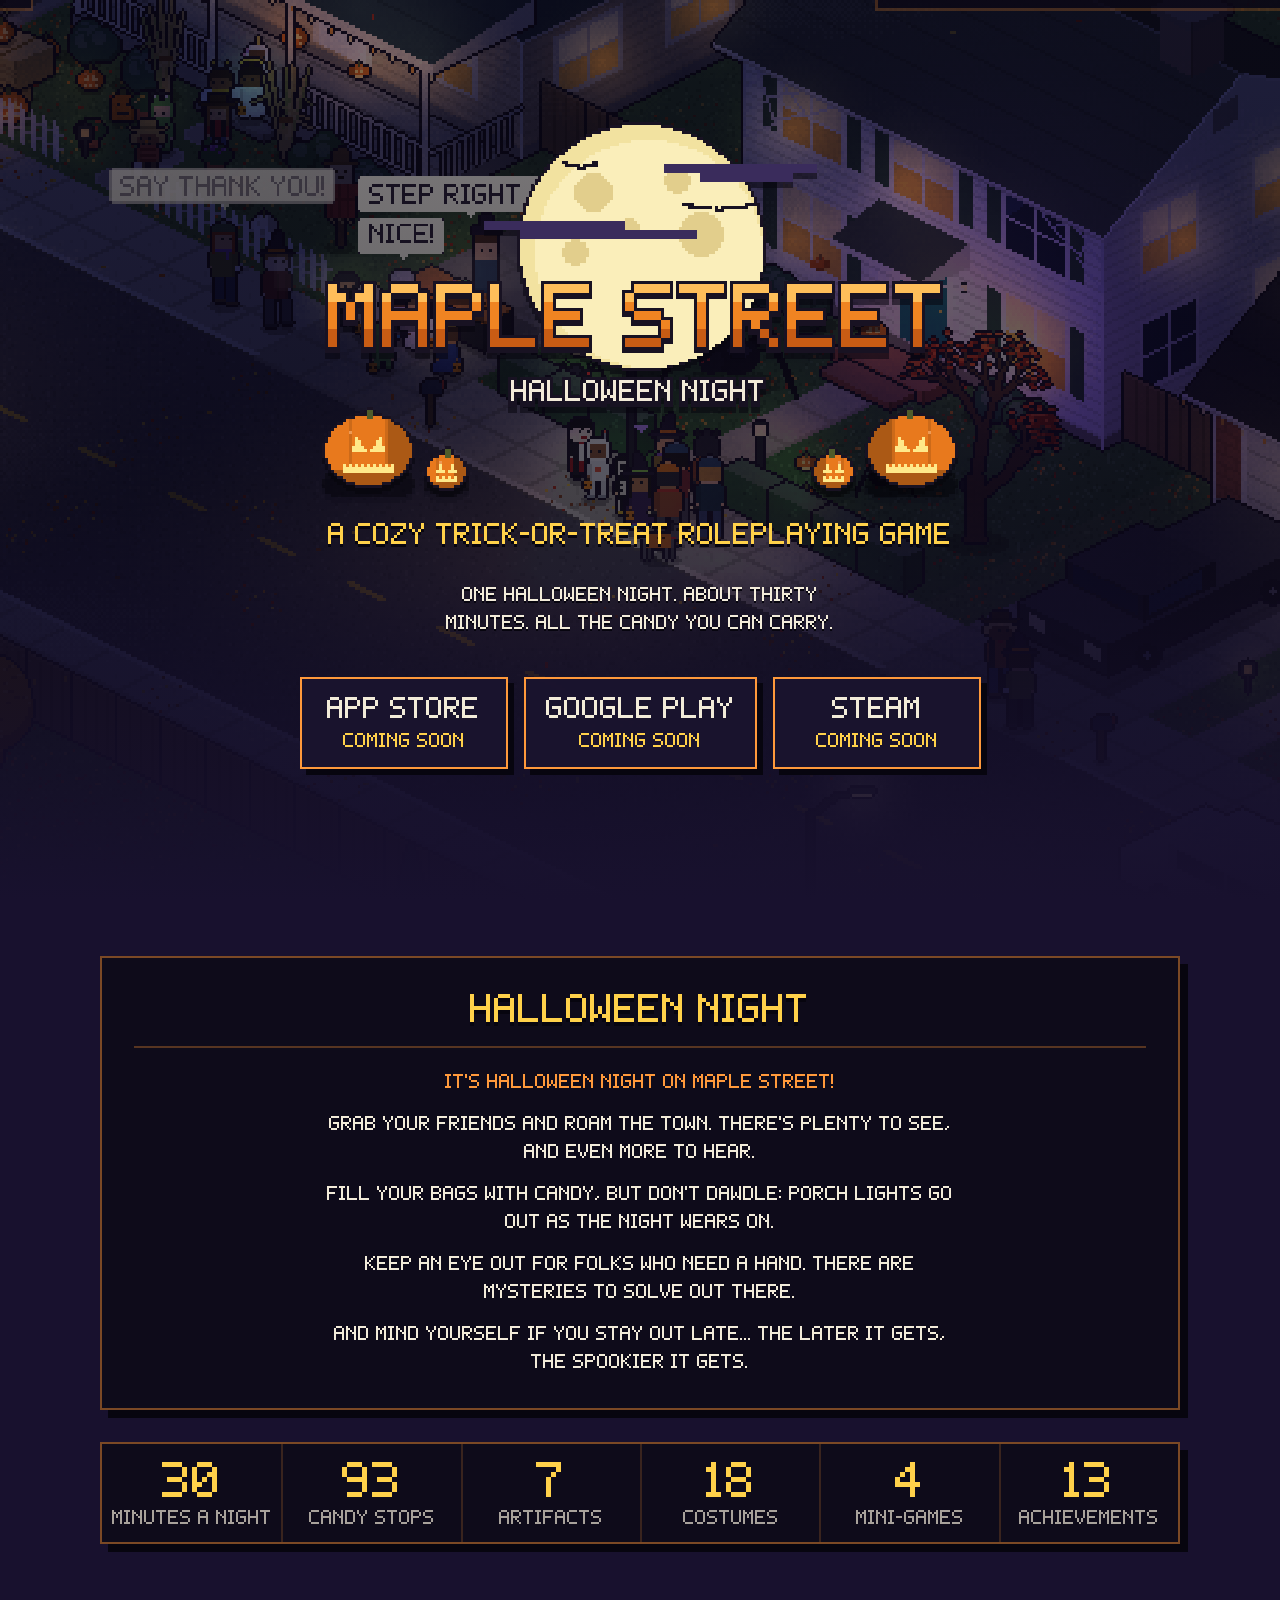
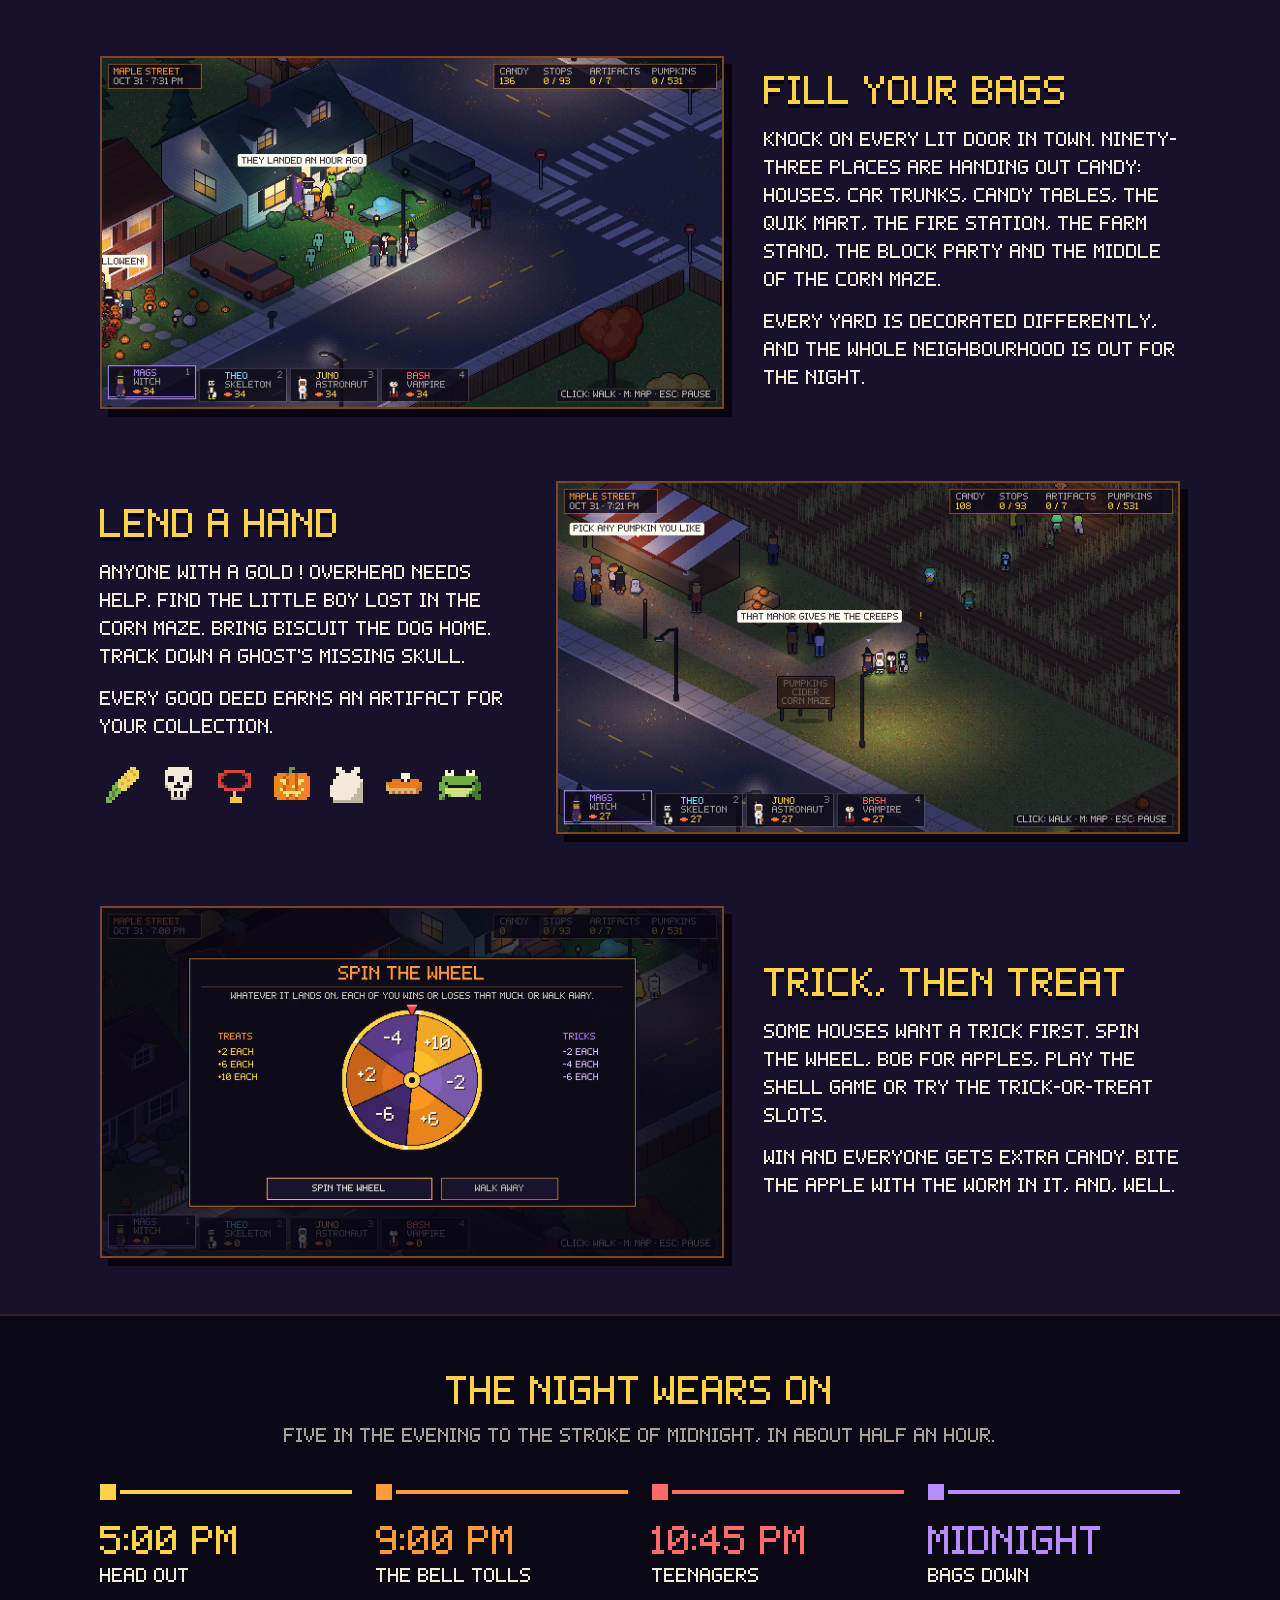
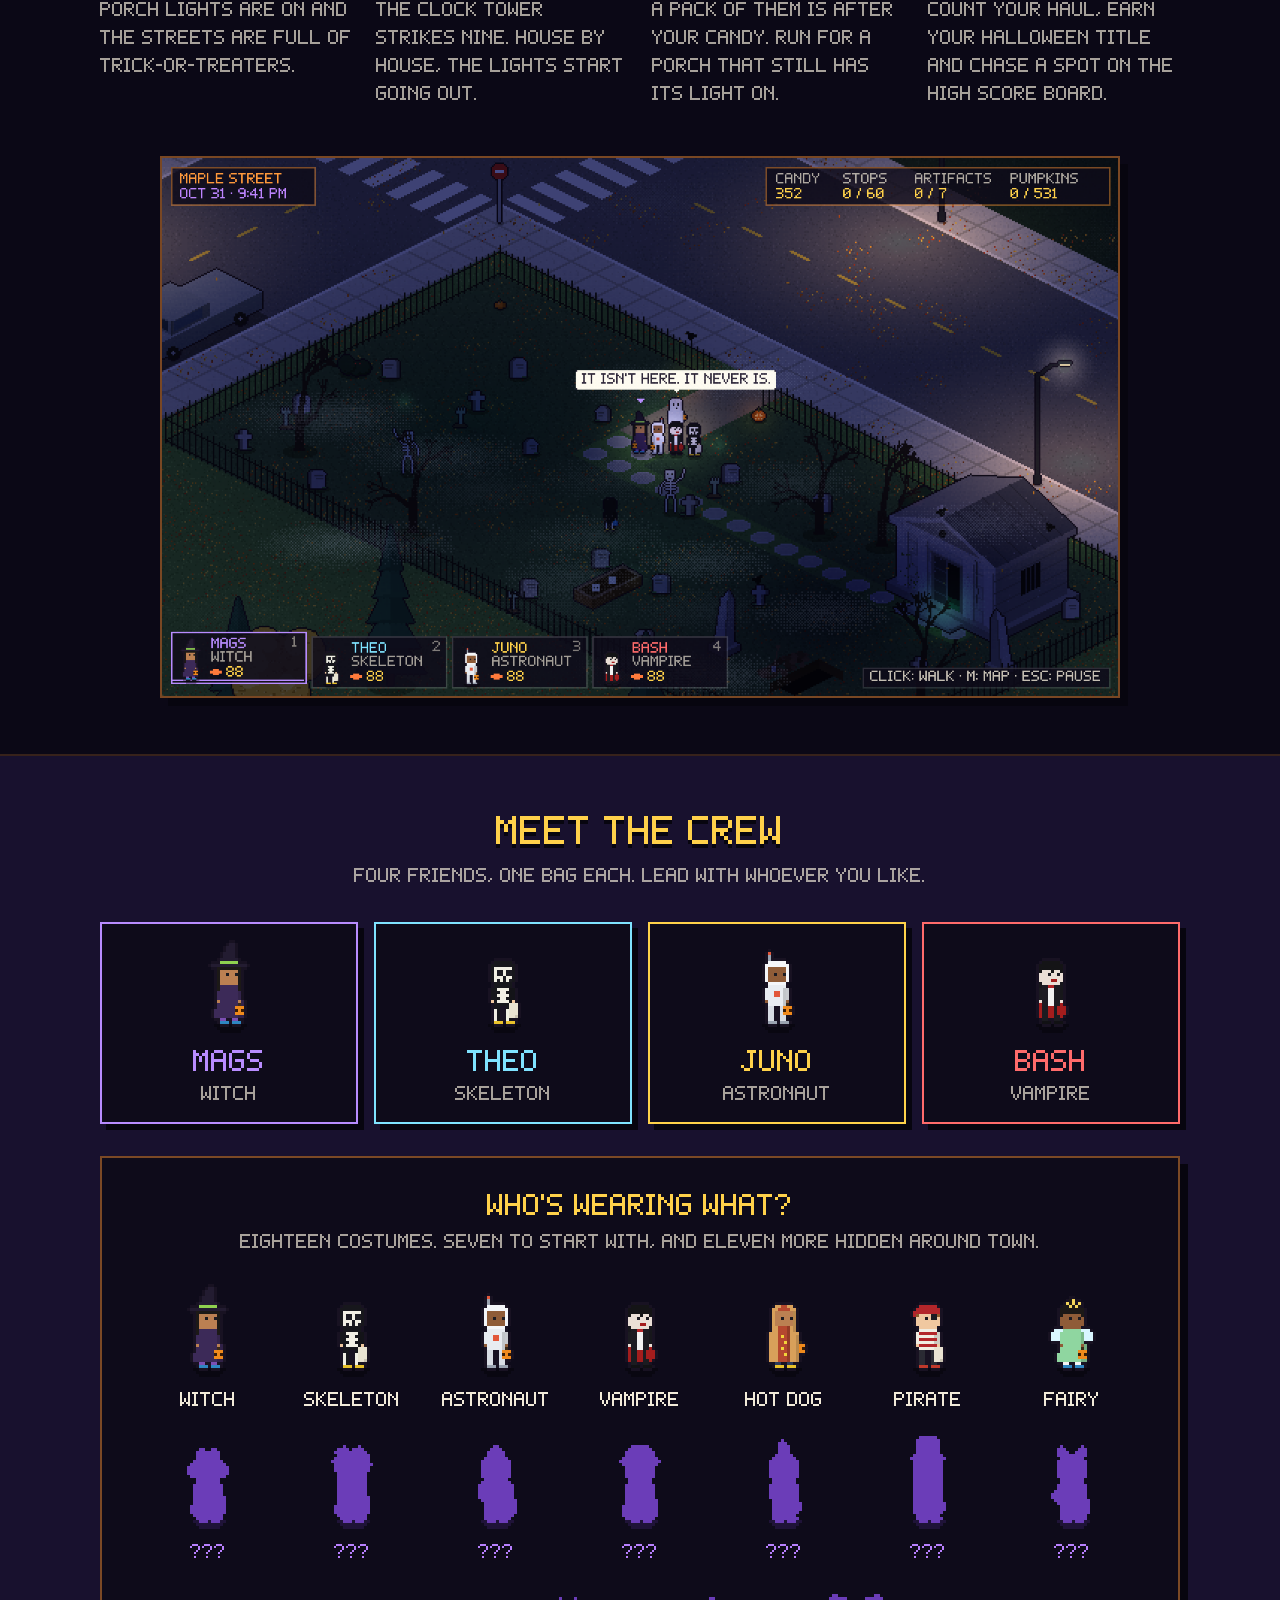
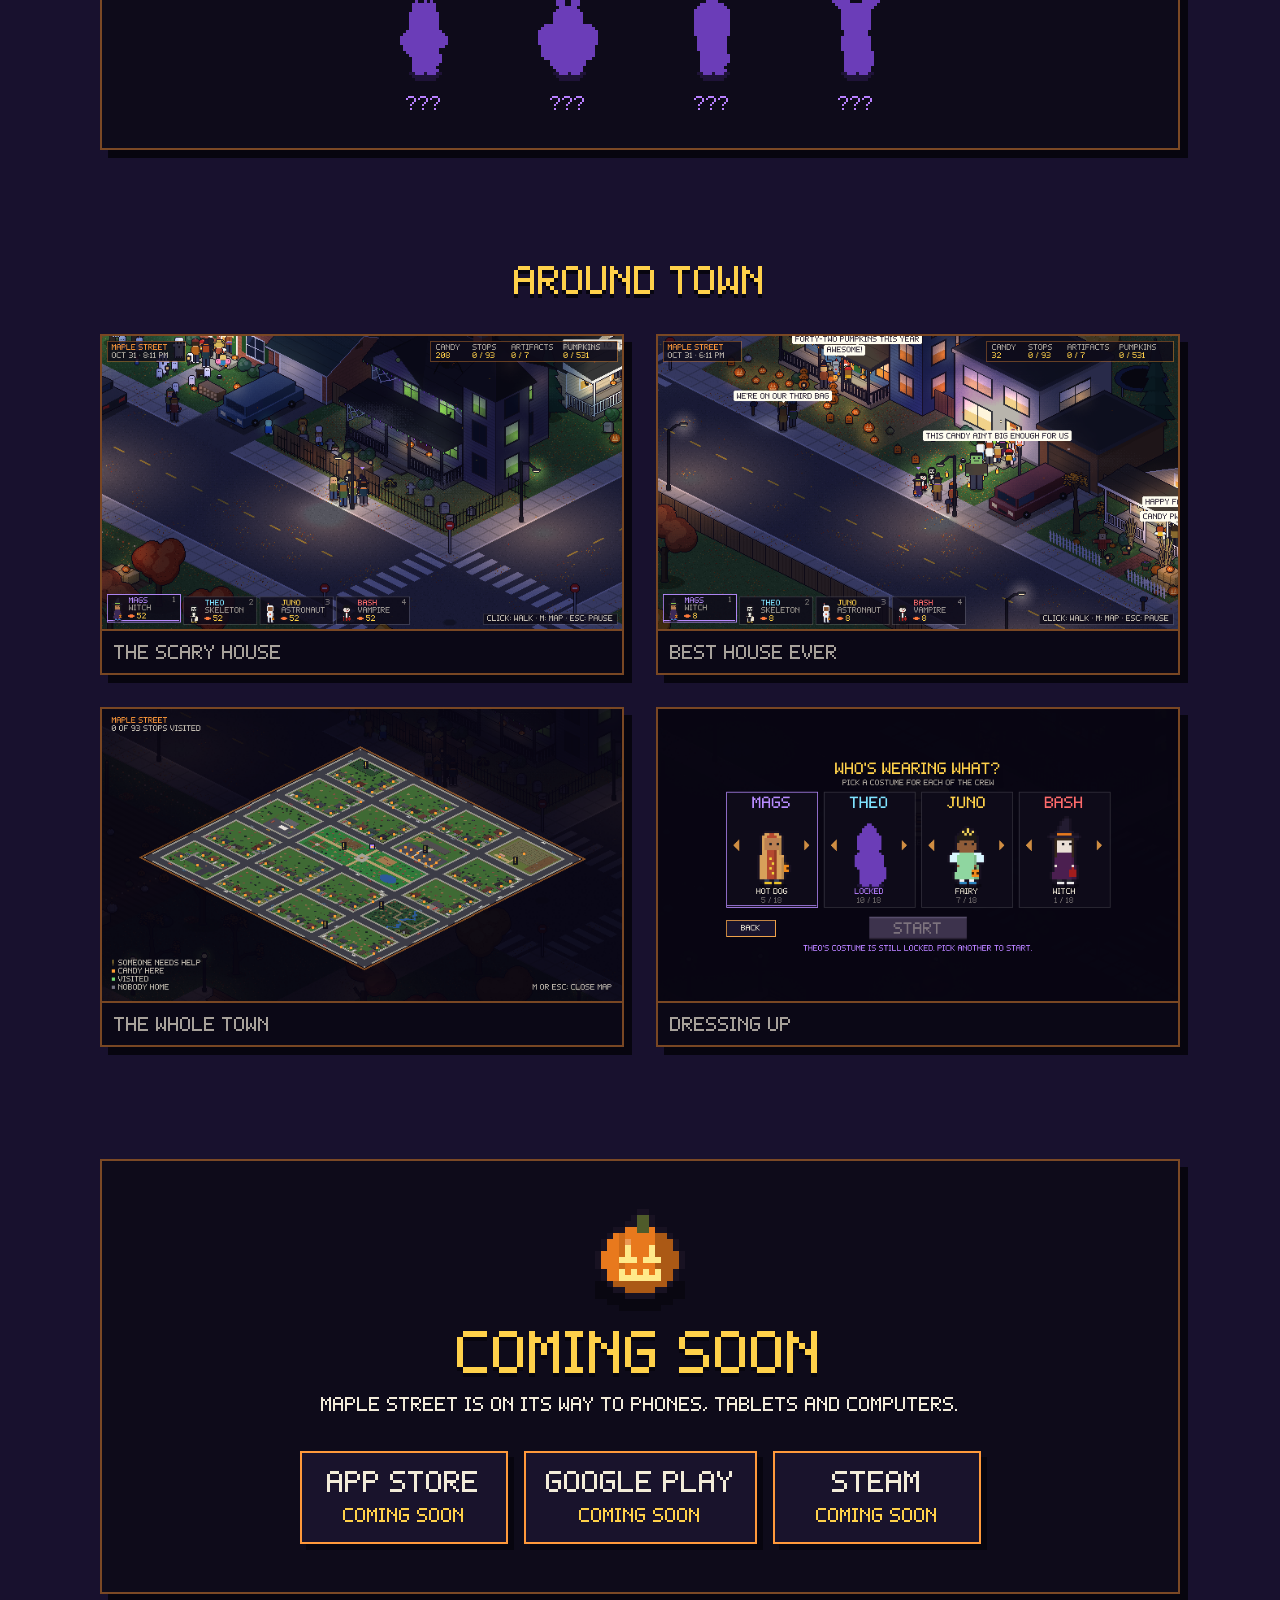
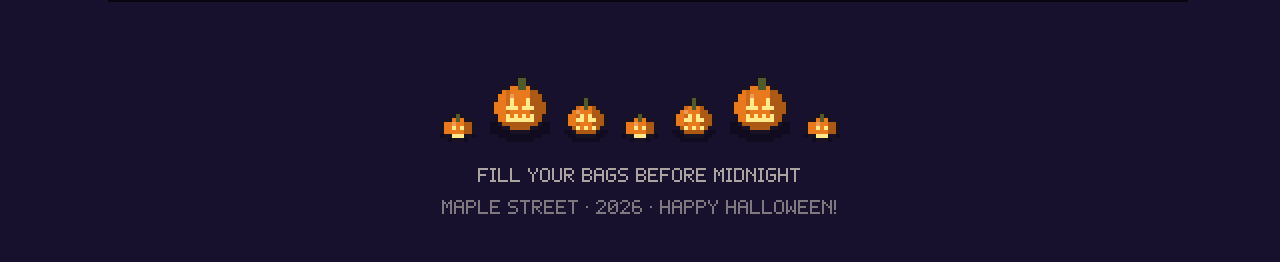
==== index.html @ 46bbf0a4 "Add the Maple Street promo site A single static page in the game's pixel style: the title logo over " ====
<!doctype html>
<html lang="en">
<head>
<meta charset="utf-8">
<meta name="viewport" content="width=device-width, initial-scale=1">
<title>Maple Street: a cozy trick-or-treat RPG</title>
<meta name="description" content="It's Halloween night on Maple Street. Lead four trick-or-treaters round a pixel-art town, fill your bags with candy and solve a few mysteries before midnight. Coming soon to the App Store, Google Play and Steam.">
<meta name="theme-color" content="#18112e">
<meta property="og:type" content="website">
<meta property="og:title" content="Maple Street: a cozy trick-or-treat RPG">
<meta property="og:description" content="One Halloween night, about thirty minutes, and all the candy you can carry. Coming soon to the App Store, Google Play and Steam.">
<!-- Link previews need an absolute URL here: put the site's address in front once it has one. -->
<meta property="og:image" content="img/og.png">
<meta name="twitter:card" content="summary_large_image">
<link rel="icon" type="image/png" href="img/favicon.png">
<link rel="apple-touch-icon" href="img/touch-icon.png">
<link rel="preload" href="fonts/maple.woff2" as="font" type="font/woff2" crossorigin>
<link rel="stylesheet" href="style.css">
</head>
<body>

<header class="hero">
  <div class="leaves" aria-hidden="true"><i></i><i></i><i></i><i></i><i></i><i></i><i></i><i></i><i></i><i></i><i></i><i></i></div>
  <div class="hero-inner">
    <h1><img class="logo" src="img/logo.png" width="256" height="132" alt="Maple Street: Halloween Night"></h1>
    <p class="tagline">A cozy trick-or-treat roleplaying game</p>
    <p class="subline">One Halloween night. About thirty minutes. All the candy you can carry.</p>

    <!-- The store buttons. When a store page is live, give its button an href and
         swap class "soon" for "live"; the "Coming soon" label can then say "Get it now". -->
    <ul class="stores" aria-label="Where to get the game">
      <li><a class="store soon" aria-disabled="true"><span class="store-name">App Store</span><span class="store-note">Coming soon</span></a></li>
      <li><a class="store soon" aria-disabled="true"><span class="store-name">Google Play</span><span class="store-note">Coming soon</span></a></li>
      <li><a class="store soon" aria-disabled="true"><span class="store-name">Steam</span><span class="store-note">Coming soon</span></a></li>
    </ul>
  </div>
</header>

<main>

<section class="wrap night" aria-labelledby="night-h">
  <div class="panel blurb">
    <h2 id="night-h">Halloween night</h2>
    <p class="lead">It's Halloween night on Maple Street!</p>
    <p>Grab your friends and roam the town. There's plenty to see, and even more to hear.</p>
    <p>Fill your bags with candy, but don't dawdle: porch lights go out as the night wears on.</p>
    <p>Keep an eye out for folks who need a hand. There are mysteries to solve out there.</p>
    <p>And mind yourself if you stay out late… the later it gets, the spookier it gets.</p>
  </div>
  <dl class="stats">
    <div><dt>Minutes a night</dt><dd>30</dd></div>
    <div><dt>Candy stops</dt><dd>93</dd></div>
    <div><dt>Artifacts</dt><dd>7</dd></div>
    <div><dt>Costumes</dt><dd>18</dd></div>
    <div><dt>Mini-games</dt><dd>4</dd></div>
    <div><dt>Achievements</dt><dd>13</dd></div>
  </dl>
</section>

<section class="wrap features" aria-label="What you'll do">
  <article class="feature">
    <figure class="shot"><img src="img/shots/ufo.png" width="1280" height="720" loading="lazy" alt="Four costumed kids at the door of a house with a crashed flying saucer and little green aliens on the lawn, with speech bubbles from the neighbours all around."></figure>
    <div>
      <h2>Fill your bags</h2>
      <p>Knock on every lit door in town. Ninety-three places are handing out candy: houses, car trunks, candy tables, the Quik Mart, the fire station, the farm stand, the block party and the middle of the corn maze.</p>
      <p>Every yard is decorated differently, and the whole neighbourhood is out for the night.</p>
    </div>
  </article>

  <article class="feature flip">
    <figure class="shot"><img src="img/shots/maze.png" width="1280" height="720" loading="lazy" alt="The crew outside the corn maze, by the farm stand and its sign for pumpkins, cider and the maze."></figure>
    <div>
      <h2>Lend a hand</h2>
      <p>Anyone with a gold ! overhead needs help. Find the little boy lost in the corn maze. Bring Biscuit the dog home. Track down a ghost's missing skull.</p>
      <p>Every good deed earns an artifact for your collection.</p>
      <ul class="artifacts" aria-label="The seven artifacts">
        <li style="--i:0" title="Corn cob"></li><li style="--i:1" title="Skull"></li><li style="--i:2" title="Dog collar"></li><li style="--i:3" title="Jack-o'-lantern"></li><li style="--i:4" title="Pillowcase"></li><li style="--i:5" title="Pumpkin pie"></li><li style="--i:6" title="Bullfrog"></li>
      </ul>
    </div>
  </article>

  <article class="feature">
    <figure class="shot"><img src="img/shots/wheel.png" width="1280" height="720" loading="lazy" alt="The Spin the Wheel mini-game: a wheel of treats and tricks worth plus or minus candy."></figure>
    <div>
      <h2>Trick, then treat</h2>
      <p>Some houses want a trick first. Spin the wheel, bob for apples, play the shell game or try the trick-or-treat slots.</p>
      <p>Win and everyone gets extra candy. Bite the apple with the worm in it, and, well.</p>
    </div>
  </article>
</section>

<section class="late" aria-labelledby="late-h">
  <div class="wrap">
    <h2 id="late-h">The night wears on</h2>
    <p class="section-sub">Five in the evening to the stroke of midnight, in about half an hour.</p>
    <ol class="clock">
      <li class="t1"><time>5:00 PM</time><h3>Head out</h3><p>Porch lights are on and the streets are full of trick-or-treaters.</p></li>
      <li class="t2"><time>9:00 PM</time><h3>The bell tolls</h3><p>The clock tower strikes nine. House by house, the lights start going out.</p></li>
      <li class="t3"><time>10:45 PM</time><h3>Teenagers</h3><p>A pack of them is after your candy. Run for a porch that still has its light on.</p></li>
      <li class="t4"><time>Midnight</time><h3>Bags down</h3><p>Count your haul, earn your Halloween title and chase a spot on the high score board.</p></li>
    </ol>
    <figure class="shot wide"><img src="img/shots/cemetery.png" width="1280" height="720" loading="lazy" alt="The crew in the cemetery late at night, where a small ghost says: it isn't here, it never is."></figure>
  </div>
</section>

<section class="wrap crew" aria-labelledby="crew-h">
  <h2 id="crew-h">Meet the crew</h2>
  <p class="section-sub">Four friends, one bag each. Lead with whoever you like.</p>
  <ul class="cards">
    <li style="--c:#b88cff"><span class="sprite walk" style="--r:0" aria-hidden="true"></span><strong>Mags</strong><span>Witch</span></li>
    <li style="--c:#7fe3ff"><span class="sprite walk" style="--r:1" aria-hidden="true"></span><strong>Theo</strong><span>Skeleton</span></li>
    <li style="--c:#ffd24a"><span class="sprite walk" style="--r:2" aria-hidden="true"></span><strong>Juno</strong><span>Astronaut</span></li>
    <li style="--c:#ff6b6b"><span class="sprite walk" style="--r:3" aria-hidden="true"></span><strong>Bash</strong><span>Vampire</span></li>
  </ul>

  <div class="panel wardrobe">
    <h3>Who's wearing what?</h3>
    <p>Eighteen costumes. Seven to start with, and eleven more hidden around town.</p>
    <ul class="rack">
      <li><span class="sprite" style="--r:0" aria-hidden="true"></span>Witch</li>
      <li><span class="sprite" style="--r:1" aria-hidden="true"></span>Skeleton</li>
      <li><span class="sprite" style="--r:2" aria-hidden="true"></span>Astronaut</li>
      <li><span class="sprite" style="--r:3" aria-hidden="true"></span>Vampire</li>
      <li><span class="sprite" style="--r:4" aria-hidden="true"></span>Hot dog</li>
      <li><span class="sprite" style="--r:5" aria-hidden="true"></span>Pirate</li>
      <li><span class="sprite" style="--r:6" aria-hidden="true"></span>Fairy</li>
      <li class="locked"><span class="sprite" style="--r:7" aria-hidden="true"></span>???</li>
      <li class="locked"><span class="sprite" style="--r:8" aria-hidden="true"></span>???</li>
      <li class="locked"><span class="sprite" style="--r:9" aria-hidden="true"></span>???</li>
      <li class="locked"><span class="sprite" style="--r:10" aria-hidden="true"></span>???</li>
      <li class="locked"><span class="sprite" style="--r:11" aria-hidden="true"></span>???</li>
      <li class="locked"><span class="sprite" style="--r:12" aria-hidden="true"></span>???</li>
      <li class="locked"><span class="sprite" style="--r:13" aria-hidden="true"></span>???</li>
      <li class="locked"><span class="sprite" style="--r:14" aria-hidden="true"></span>???</li>
      <li class="locked"><span class="sprite" style="--r:15" aria-hidden="true"></span>???</li>
      <li class="locked"><span class="sprite" style="--r:16" aria-hidden="true"></span>???</li>
      <li class="locked"><span class="sprite" style="--r:17" aria-hidden="true"></span>???</li>
    </ul>
  </div>
</section>

<section class="wrap gallery" aria-labelledby="gallery-h">
  <h2 id="gallery-h">Around town</h2>
  <ul class="grid">
    <li><figure class="shot"><img src="img/shots/manor.png" width="1280" height="720" loading="lazy" alt="The crew at the gate of a dark manor with green-lit windows, behind an iron fence."><figcaption>The scary house</figcaption></figure></li>
    <li><figure class="shot"><img src="img/shots/inflat.png" width="1280" height="720" loading="lazy" alt="A busy street of decorated houses, with an inflatable monster on one lawn and pumpkins along the fences."><figcaption>Best house ever</figcaption></figure></li>
    <li><figure class="shot"><img src="img/shots/map.png" width="1280" height="720" loading="lazy" alt="The map of the whole town: blocks of houses round a park, a farm, a cemetery and a ravine."><figcaption>The whole town</figcaption></figure></li>
    <li><figure class="shot"><img src="img/shots/crew.png" width="1280" height="720" loading="lazy" alt="The costume screen, with three of the kids dressed as a hot dog, a fairy and a witch, and the fourth a purple shadow marked locked."><figcaption>Dressing up</figcaption></figure></li>
  </ul>
</section>

<section class="wrap soon-cta" aria-labelledby="soon-h">
  <div class="panel">
    <img class="moon-pumpkin" src="img/pumpkin_l.png" width="15" height="17" alt="">
    <h2 id="soon-h">Coming soon</h2>
    <p>Maple Street is on its way to phones, tablets and computers.</p>
    <ul class="stores" aria-label="Where to get the game">
      <li><a class="store soon" aria-disabled="true"><span class="store-name">App Store</span><span class="store-note">Coming soon</span></a></li>
      <li><a class="store soon" aria-disabled="true"><span class="store-name">Google Play</span><span class="store-note">Coming soon</span></a></li>
      <li><a class="store soon" aria-disabled="true"><span class="store-name">Steam</span><span class="store-note">Coming soon</span></a></li>
    </ul>
  </div>
</section>

</main>

<footer>
  <div class="patch" aria-hidden="true">
    <img src="img/pumpkin_s.png" width="9" height="8" alt=""><img src="img/pumpkin_l.png" width="15" height="17" alt=""><img src="img/pumpkin_m.png" width="11" height="12" alt=""><img src="img/pumpkin_s.png" width="9" height="8" alt=""><img src="img/pumpkin_m.png" width="11" height="12" alt=""><img src="img/pumpkin_l.png" width="15" height="17" alt=""><img src="img/pumpkin_s.png" width="9" height="8" alt="">
  </div>
  <p>Fill your bags before midnight</p>
  <p class="fine">Maple Street · 2026 · Happy Halloween!</p>
</footer>

</body>
</html>
---- style.css ----
/* Maple Street. Colours, panels and buttons follow the game's own menus.
   The font is the game's 5x7 bitmap face at 8 pixels to the em, so every
   font-size here is a multiple of 8px to keep its pixels square. */

@font-face {
  font-family: "Maple Street";
  src: url("fonts/maple.woff2") format("woff2");
  font-display: swap;
}

:root {
  --night: #18112e;        /* the boot splash */
  --deep: #0b0816;
  --panel: #0e0b1a;
  --ink: #f2ebd9;
  --dim: rgba(242, 235, 217, .68);
  --gold: #ffd14a;
  --orange: #e8781c;
  --orange-hi: #ffbf66;
  --orange-lo: #b8540f;
  --amber: #ff993b;
  --edge: rgba(255, 150, 51, .45);
  --shadow: #07050f;
}

* { box-sizing: border-box; }

html { background: var(--night); scroll-behavior: smooth; }

body {
  margin: 0;
  background: var(--night);
  color: var(--ink);
  font: 16px/1.75 "Maple Street", ui-monospace, Menlo, Consolas, monospace;
  text-transform: uppercase;
  -webkit-font-smoothing: none;
  font-smooth: never;
  overflow-x: hidden;
}

img, .sprite, .artifacts li, .hero::before { image-rendering: pixelated; }
.shot img { image-rendering: auto; }      /* screenshots are stored at 2x and scaled down smoothly */
img { display: block; max-width: 100%; height: auto; }

h1, h2, h3, p, ul, ol, dl, dd, figure { margin: 0; padding: 0; font-weight: normal; }
ul, ol { list-style: none; }

h2 { font-size: 32px; line-height: 1.25; color: var(--gold); text-shadow: 0 4px 0 var(--shadow); }
h3 { font-size: 24px; line-height: 1.34; color: var(--amber); }
p + p { margin-top: 14px; }
h2, h3, .section-sub { text-wrap: balance; }

.wrap { width: min(1080px, 100% - 32px); margin-inline: auto; }
main > section { padding-block: 56px; }
.section-sub { color: var(--dim); margin-top: 10px; }

.panel {
  background: var(--panel);
  border: 2px solid var(--edge);
  box-shadow: 8px 8px 0 var(--shadow);
  padding: 32px;
}

/* ---------------------------------------------------------------- hero */
.hero {
  position: relative;
  min-height: 100svh;
  display: grid;
  place-items: center;
  padding: 48px 16px 72px;
  overflow: hidden;
  text-align: center;
  isolation: isolate;
}
.hero::before {                       /* the street, dimmed the way the title screen dims it */
  content: "";
  position: absolute; inset: 0; z-index: -2;
  background: url("img/hero.png") center / cover no-repeat;
}
.hero::after {
  content: "";
  position: absolute; inset: 0; z-index: -1;
  background: linear-gradient(rgba(8, 5, 18, .5), rgba(8, 5, 18, .66) 55%, var(--night));
}
.hero-inner { display: grid; justify-items: center; gap: 16px; width: 100%; }
.hero h1 { width: 100%; }
.logo { margin-inline: auto; width: 768px; filter: drop-shadow(0 6px 0 rgba(7, 5, 15, .55)); }
.tagline { font-size: 24px; line-height: 1.34; color: var(--gold); text-shadow: 0 3px 0 var(--shadow); }
.subline { max-width: 640px; text-wrap: balance; text-shadow: 0 2px 0 var(--shadow); }

/* store buttons: "soon" is the menu's small-button look, "live" is its START button */
.stores { display: flex; flex-wrap: wrap; justify-content: center; gap: 16px; margin-top: 24px; }
.store {
  display: grid; gap: 2px;
  min-width: 208px; padding: 14px 20px 12px;
  text-align: center; text-decoration: none;
  color: var(--ink);
  background: rgba(26, 20, 46, .95);
  border: 2px solid var(--amber);
  box-shadow: 6px 6px 0 var(--shadow);
}
.store-name { font-size: 24px; line-height: 1.34; }
.store-note { color: var(--gold); }
.store.soon { cursor: default; }
.store.live {
  background: var(--orange);
  border: 0;
  box-shadow: inset 0 4px 0 var(--orange-hi), inset 0 -4px 0 var(--orange-lo), 6px 6px 0 var(--shadow);
  padding-block: 16px 14px;
  text-shadow: 0 2px 0 #33140a;
}
.store.live .store-note { color: #33140a; text-shadow: none; }
.store.live:hover, .store.live:focus-visible { background: #ff9933; outline: 2px solid var(--gold); outline-offset: 4px; }
.store.live:active { transform: translate(2px, 2px); }

/* a few leaves blowing through */
.leaves { position: absolute; inset: 0; z-index: -1; pointer-events: none; }
.leaves i {
  position: absolute; top: -12px; left: calc(var(--x) * 1%);
  width: 6px; height: 6px;
  background: var(--col, #e8781c);
  box-shadow: 6px 6px 0 var(--col2, #b8401c);
  opacity: .85;
  animation: fall var(--d, 14s) linear var(--w, 0s) infinite;
}
.leaves i:nth-child(1)  { --x: 6;  --d: 15s; --w: -2s; }
.leaves i:nth-child(2)  { --x: 15; --d: 19s; --w: -9s;  --col: #ffd14a; --col2: #e8a01c; }
.leaves i:nth-child(3)  { --x: 24; --d: 13s; --w: -5s;  --col: #c8401c; --col2: #8f2a12; }
.leaves i:nth-child(4)  { --x: 33; --d: 21s; --w: -14s; }
.leaves i:nth-child(5)  { --x: 42; --d: 16s; --w: -7s;  --col: #ffd14a; --col2: #e8a01c; }
.leaves i:nth-child(6)  { --x: 51; --d: 18s; --w: -1s;  --col: #c8401c; --col2: #8f2a12; }
.leaves i:nth-child(7)  { --x: 60; --d: 14s; --w: -11s; }
.leaves i:nth-child(8)  { --x: 69; --d: 20s; --w: -4s;  --col: #ffd14a; --col2: #e8a01c; }
.leaves i:nth-child(9)  { --x: 78; --d: 17s; --w: -16s; --col: #c8401c; --col2: #8f2a12; }
.leaves i:nth-child(10) { --x: 87; --d: 15s; --w: -8s; }
.leaves i:nth-child(11) { --x: 94; --d: 22s; --w: -12s; --col: #ffd14a; --col2: #e8a01c; }
.leaves i:nth-child(12) { --x: -4; --d: 18s; --w: -6s;  --col: #c8401c; --col2: #8f2a12; }
@keyframes fall {
  from { transform: translate(0, 0); }
  25%  { transform: translate(60px, 26vh); }
  50%  { transform: translate(30px, 52vh); }
  75%  { transform: translate(110px, 78vh); }
  to   { transform: translate(90px, 106vh); }
}

/* ---------------------------------------------------------------- the blurb and the numbers */
.night { display: grid; gap: 32px; }
.blurb { text-align: center; }
.blurb h2 { padding-bottom: 16px; margin-bottom: 20px; border-bottom: 2px solid rgba(255, 150, 51, .3); }
.blurb p { max-width: 640px; margin-inline: auto; }
.blurb .lead { color: var(--amber); }

.stats {                              /* the HUD box from the top of the screen */
  display: grid; grid-template-columns: repeat(6, 1fr);
  background: var(--panel);
  border: 2px solid var(--edge);
  box-shadow: 8px 8px 0 var(--shadow);
}
.stats div { display: flex; flex-direction: column-reverse; padding: 14px 8px 12px; text-align: center; }
.stats div + div { border-left: 2px solid rgba(255, 150, 51, .18); }
.stats dt { color: var(--dim); line-height: 1.5; }
.stats dd { font-size: 40px; line-height: 1.2; color: var(--gold); }

/* ---------------------------------------------------------------- screenshots */
.shot { border: 2px solid var(--edge); box-shadow: 8px 8px 0 var(--shadow); background: var(--deep); }
.shot img { width: 100%; }
.shot figcaption { padding: 8px 12px 6px; border-top: 2px solid var(--edge); color: var(--dim); }

.features { display: grid; gap: 72px; }
.feature { display: grid; grid-template-columns: 3fr 2fr; gap: 40px; align-items: center; }
.feature.flip .shot { order: 2; }
.feature.flip { grid-template-columns: 2fr 3fr; }
.feature h2 { margin-bottom: 14px; }

.artifacts { display: flex; flex-wrap: wrap; gap: 8px; margin-top: 20px; }
.artifacts li {
  width: 48px; height: 48px;
  background: url("img/artifacts.png") calc(var(--i) * -48px) 0 / 336px 48px no-repeat;
}

/* ---------------------------------------------------------------- the night wears on */
.late { background: var(--deep); border-block: 2px solid rgba(255, 150, 51, .18); text-align: center; }
.clock {
  display: grid; grid-template-columns: repeat(4, 1fr); gap: 24px;
  margin-block: 40px 48px; text-align: left;
}
.clock li { position: relative; padding-top: 28px; border-top: 4px solid var(--c); }
.clock li::before {                   /* the mark on the line */
  content: ""; position: absolute; top: -10px; left: 0;
  width: 16px; height: 16px; background: var(--c);
  box-shadow: 0 0 0 4px var(--deep);
}
.clock time { display: block; font-size: 32px; line-height: 1.25; color: var(--c); }
.clock h3 { font-size: 16px; line-height: 1.75; color: var(--ink); margin-bottom: 6px; }
.clock p { color: var(--dim); }
.t1 { --c: #ffd14a; } .t2 { --c: #ff993b; } .t3 { --c: #ff6b6b; } .t4 { --c: #b88cff; }
.shot.wide { max-width: 960px; margin-inline: auto; }

/* ---------------------------------------------------------------- the crew */
.crew { text-align: center; }
.sprite {                             /* one 24x44 frame of img/costumes.png at 3x, less the empty 12 rows on top */
  display: block; width: 72px; height: 96px;
  background: url("img/costumes.png") 0 calc(var(--r) * -132px - 36px) / 216px auto no-repeat;
}
.sprite.walk { animation: walk .75s steps(3) infinite; }
@keyframes walk { to { background-position-x: -216px; } }

.cards { display: grid; grid-template-columns: repeat(4, 1fr); gap: 16px; margin-block: 32px; }
.cards li {
  display: grid; justify-items: center; gap: 2px;
  padding: 16px 8px 14px;
  background: var(--panel);
  border: 2px solid var(--c);
  box-shadow: 6px 6px 0 var(--shadow);
}
.cards strong { font-weight: normal; font-size: 24px; line-height: 1.34; color: var(--c); margin-top: 8px; }
.cards span:last-child { color: var(--dim); }

.wardrobe h3 { color: var(--gold); font-size: 24px; }
.wardrobe > p { color: var(--dim); margin-top: 6px; }
.rack { display: flex; flex-wrap: wrap; justify-content: center; gap: 24px 8px; margin-top: 28px; }
.rack .locked { color: #b880ff; }
.rack li { display: grid; justify-items: center; align-content: start; gap: 8px; width: 136px; line-height: 1.5; }

/* ---------------------------------------------------------------- gallery */
.gallery h2 { text-align: center; margin-bottom: 32px; }
.grid { display: grid; grid-template-columns: repeat(2, 1fr); gap: 32px; }

/* ---------------------------------------------------------------- coming soon */
.soon-cta .panel { display: grid; justify-items: center; gap: 8px; text-align: center; padding-block: 48px; }
.soon-cta h2 { font-size: 48px; line-height: 1.17; }
.moon-pumpkin { width: 90px; margin-bottom: 8px; animation: flicker 3s steps(1) infinite; }
@keyframes flicker { 0%, 100% { filter: none; } 46% { filter: brightness(1.18); } 52% { filter: brightness(.92); } 58% { filter: brightness(1.12); } }

footer { padding: 24px 16px 40px; text-align: center; color: var(--dim); }
.patch { display: flex; justify-content: center; align-items: flex-end; gap: 14px; margin-bottom: 20px; }
.patch img[width="9"] { width: 36px; }
.patch img[width="11"] { width: 44px; }
.patch img[width="15"] { width: 60px; }
footer .fine { margin-top: 4px; opacity: .7; }

/* ---------------------------------------------------------------- smaller screens */
@media (max-width: 880px) {
  .logo { width: 512px; }
  .feature, .feature.flip { grid-template-columns: 1fr; gap: 28px; }
  .feature.flip .shot { order: 0; }
  .features { gap: 56px; }
  .stats { grid-template-columns: repeat(3, 1fr); }
  .stats div:nth-child(4) { border-left: 0; }
  .stats div:nth-child(n + 4) { border-top: 2px solid rgba(255, 150, 51, .18); }
  .clock { grid-template-columns: repeat(2, 1fr); row-gap: 40px; }
}

@media (max-width: 600px) {
  main > section { padding-block: 40px; }
  h2 { font-size: 24px; line-height: 1.34; text-shadow: 0 3px 0 var(--shadow); }
  .soon-cta h2 { font-size: 32px; }
  .logo { width: min(384px, 100%); }
  .hero::before { background-position: 64% center; }
  .tagline { font-size: 16px; line-height: 1.75; }
  .panel { padding: 24px 16px; box-shadow: 6px 6px 0 var(--shadow); }
  .shot, .stats { box-shadow: 6px 6px 0 var(--shadow); }
  .stores { flex-direction: column; align-items: stretch; width: min(320px, 100%); }
  .stats { grid-template-columns: repeat(2, 1fr); }
  .stats div:nth-child(4) { border-left: 2px solid rgba(255, 150, 51, .18); }
  .stats div:nth-child(odd) { border-left: 0; }
  .stats div:nth-child(n + 3) { border-top: 2px solid rgba(255, 150, 51, .18); }
  .stats dd { font-size: 32px; }
  .clock { grid-template-columns: 1fr; row-gap: 0; border-left: 4px solid #3a2c5c; margin-left: 6px; }
  .clock li { border-top: 0; padding: 0 0 28px 24px; }
  .clock li:last-child { padding-bottom: 0; }
  .clock li::before { top: 12px; left: -10px; }
  .clock time { font-size: 24px; line-height: 1.67; }
  .cards { grid-template-columns: repeat(2, 1fr); }
  .rack { display: grid; grid-template-columns: repeat(3, 1fr); gap: 20px 0; }
  .rack li { width: auto; }
  .wardrobe { padding-inline: 6px; }
  .grid { grid-template-columns: 1fr; gap: 28px; }
}

@media (prefers-reduced-motion: reduce) {
  html { scroll-behavior: auto; }
  .leaves { display: none; }
  .sprite.walk, .moon-pumpkin { animation: none; }
}
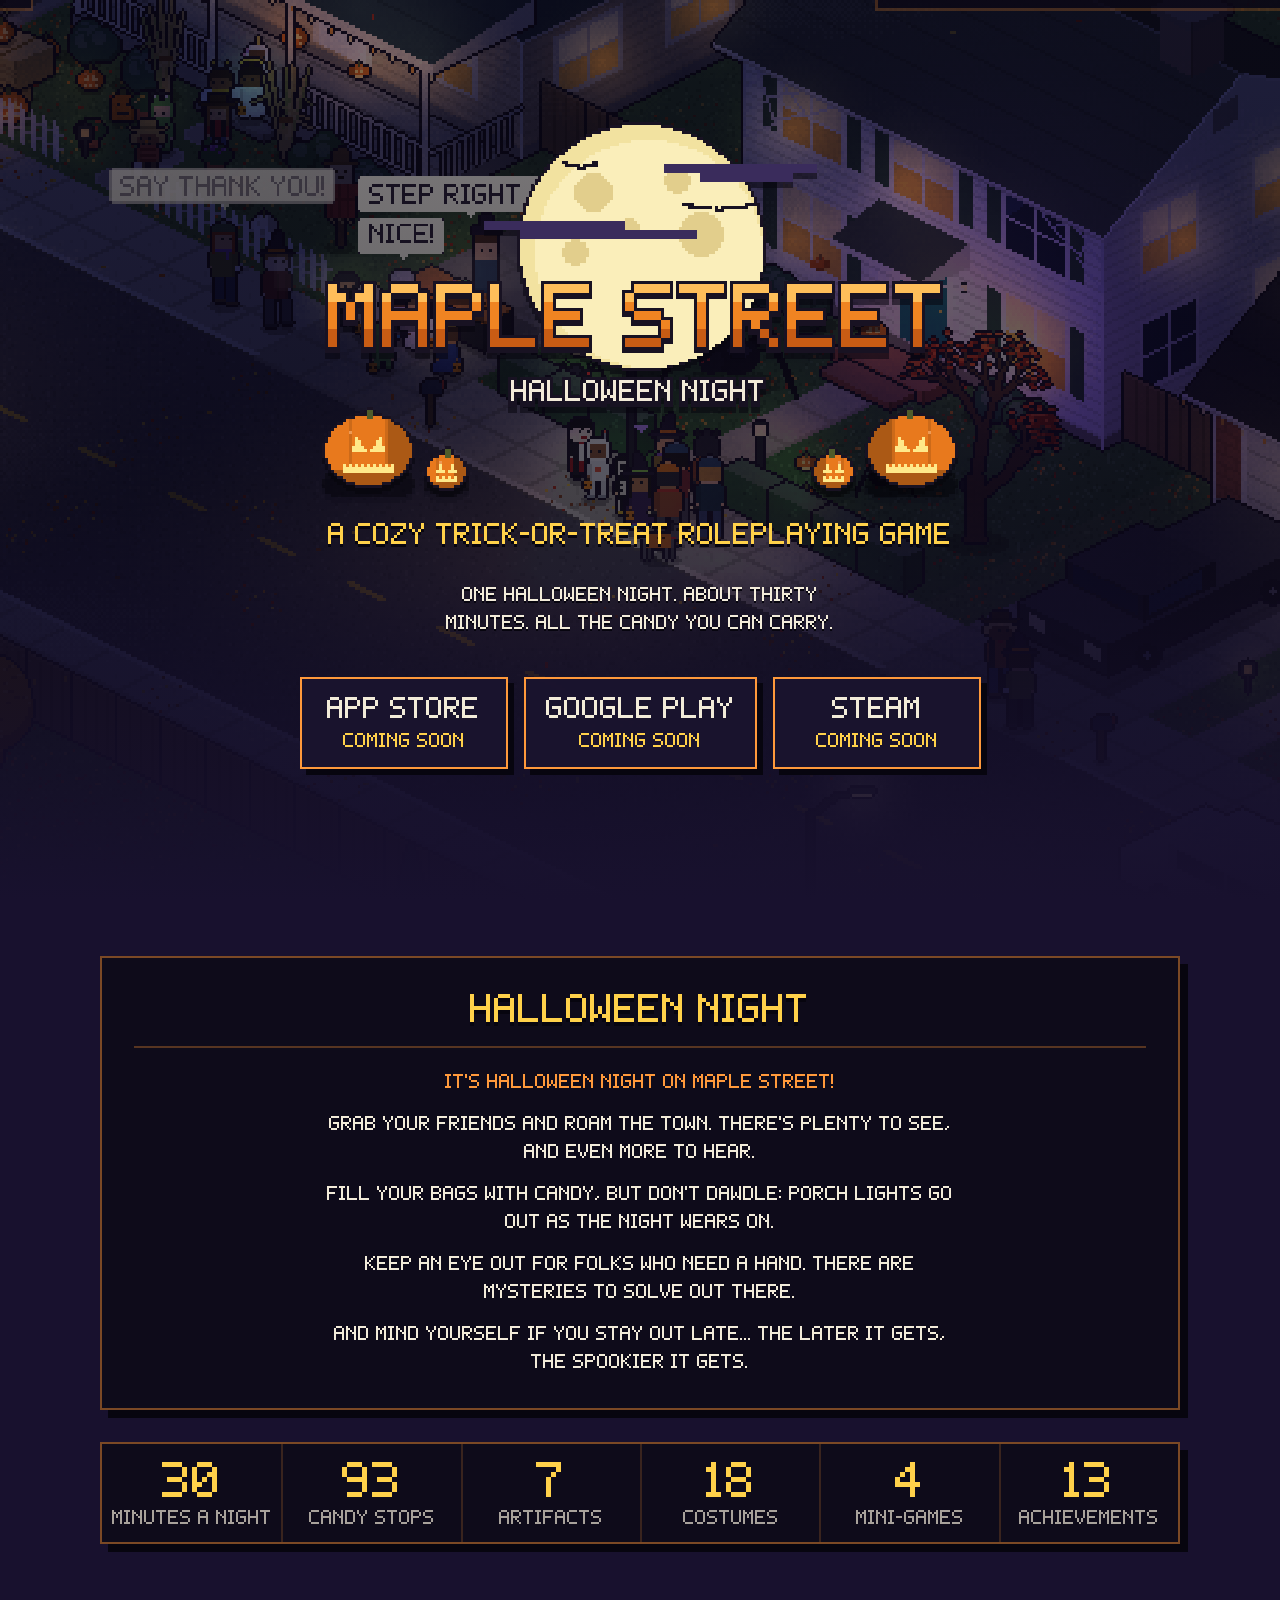
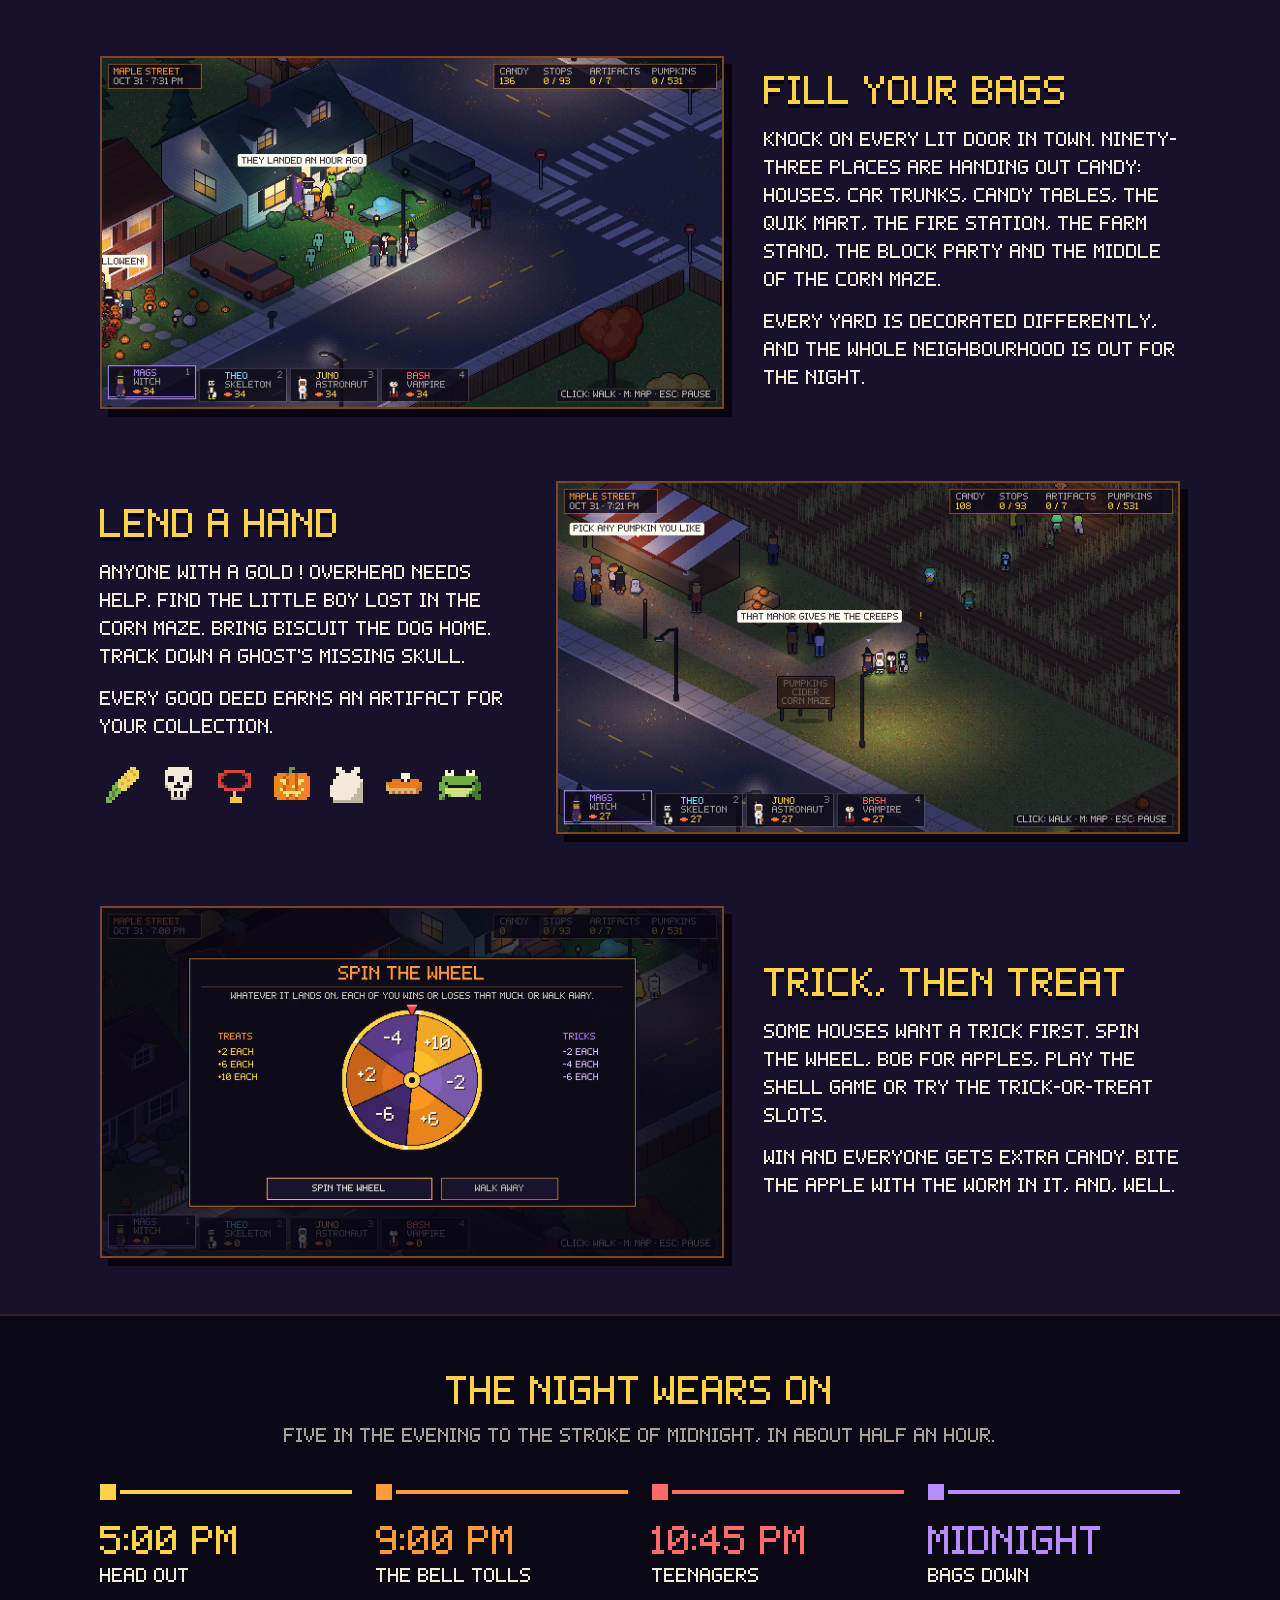
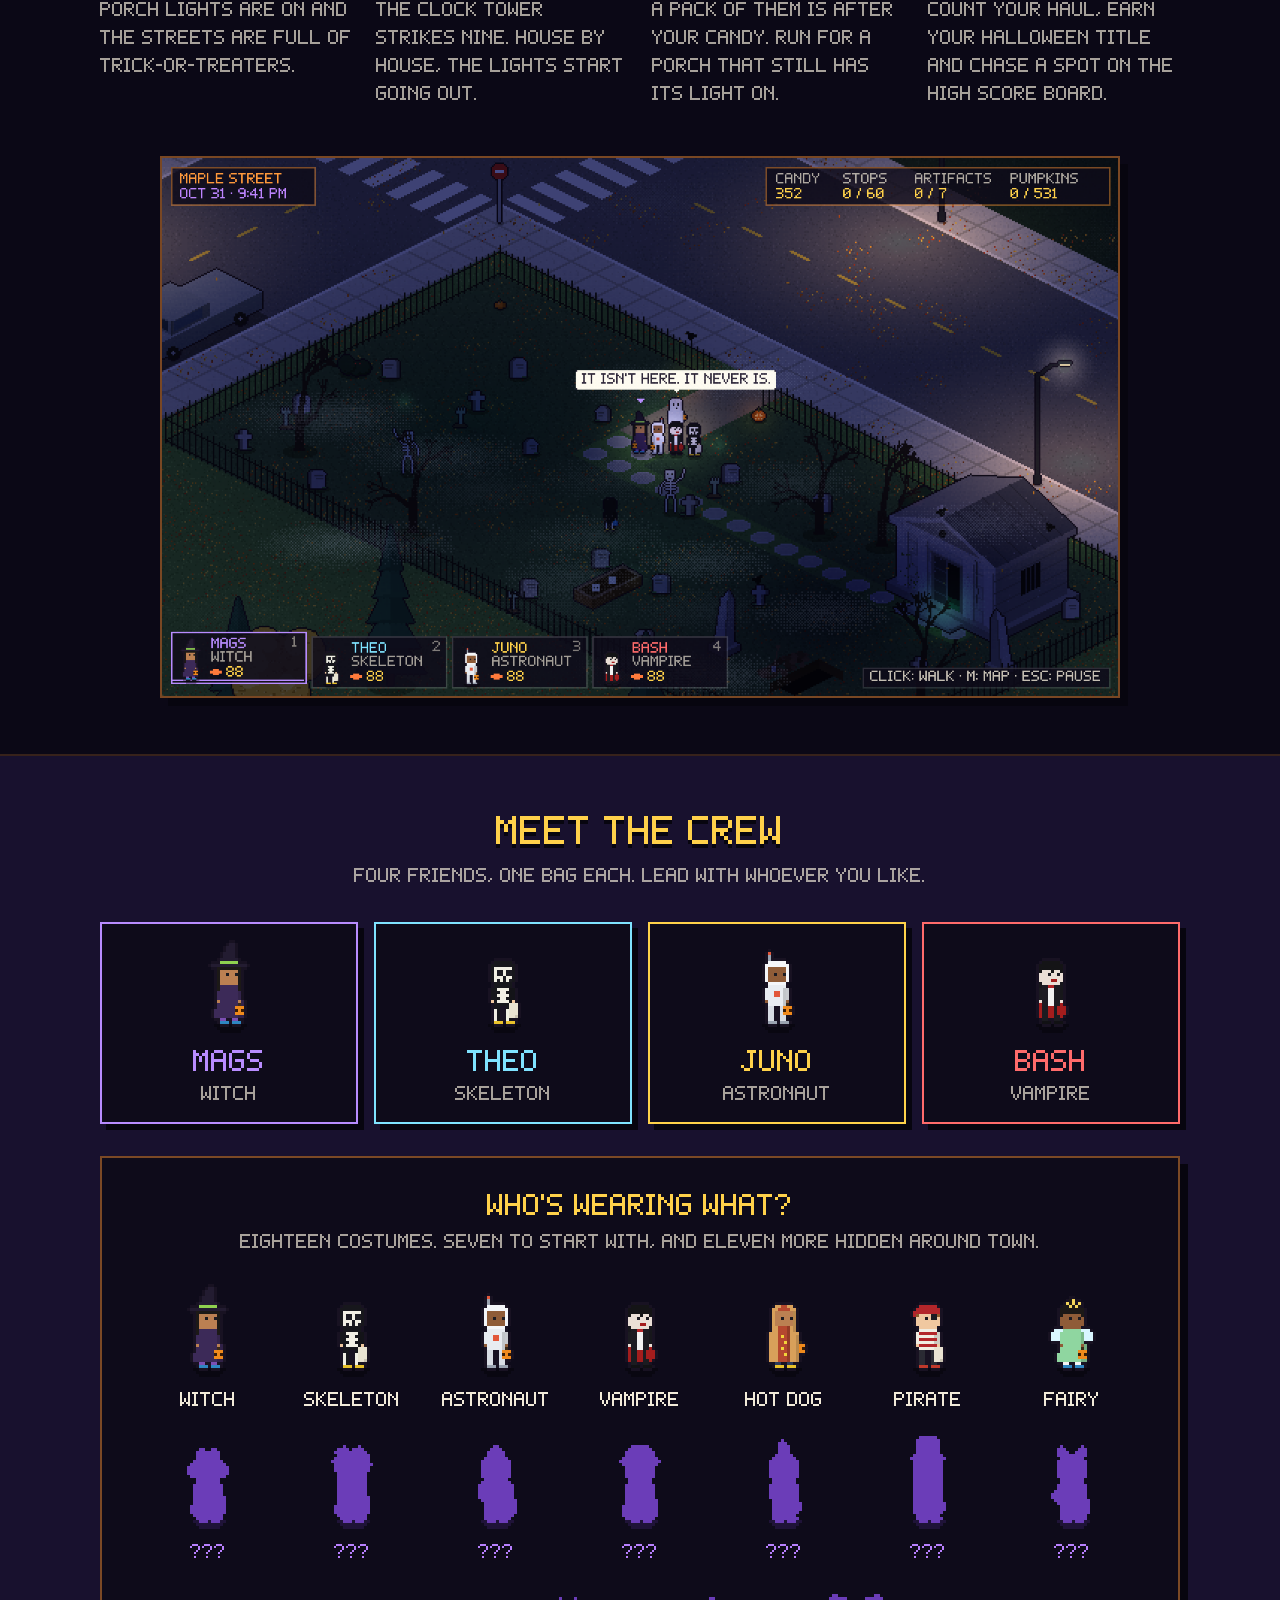
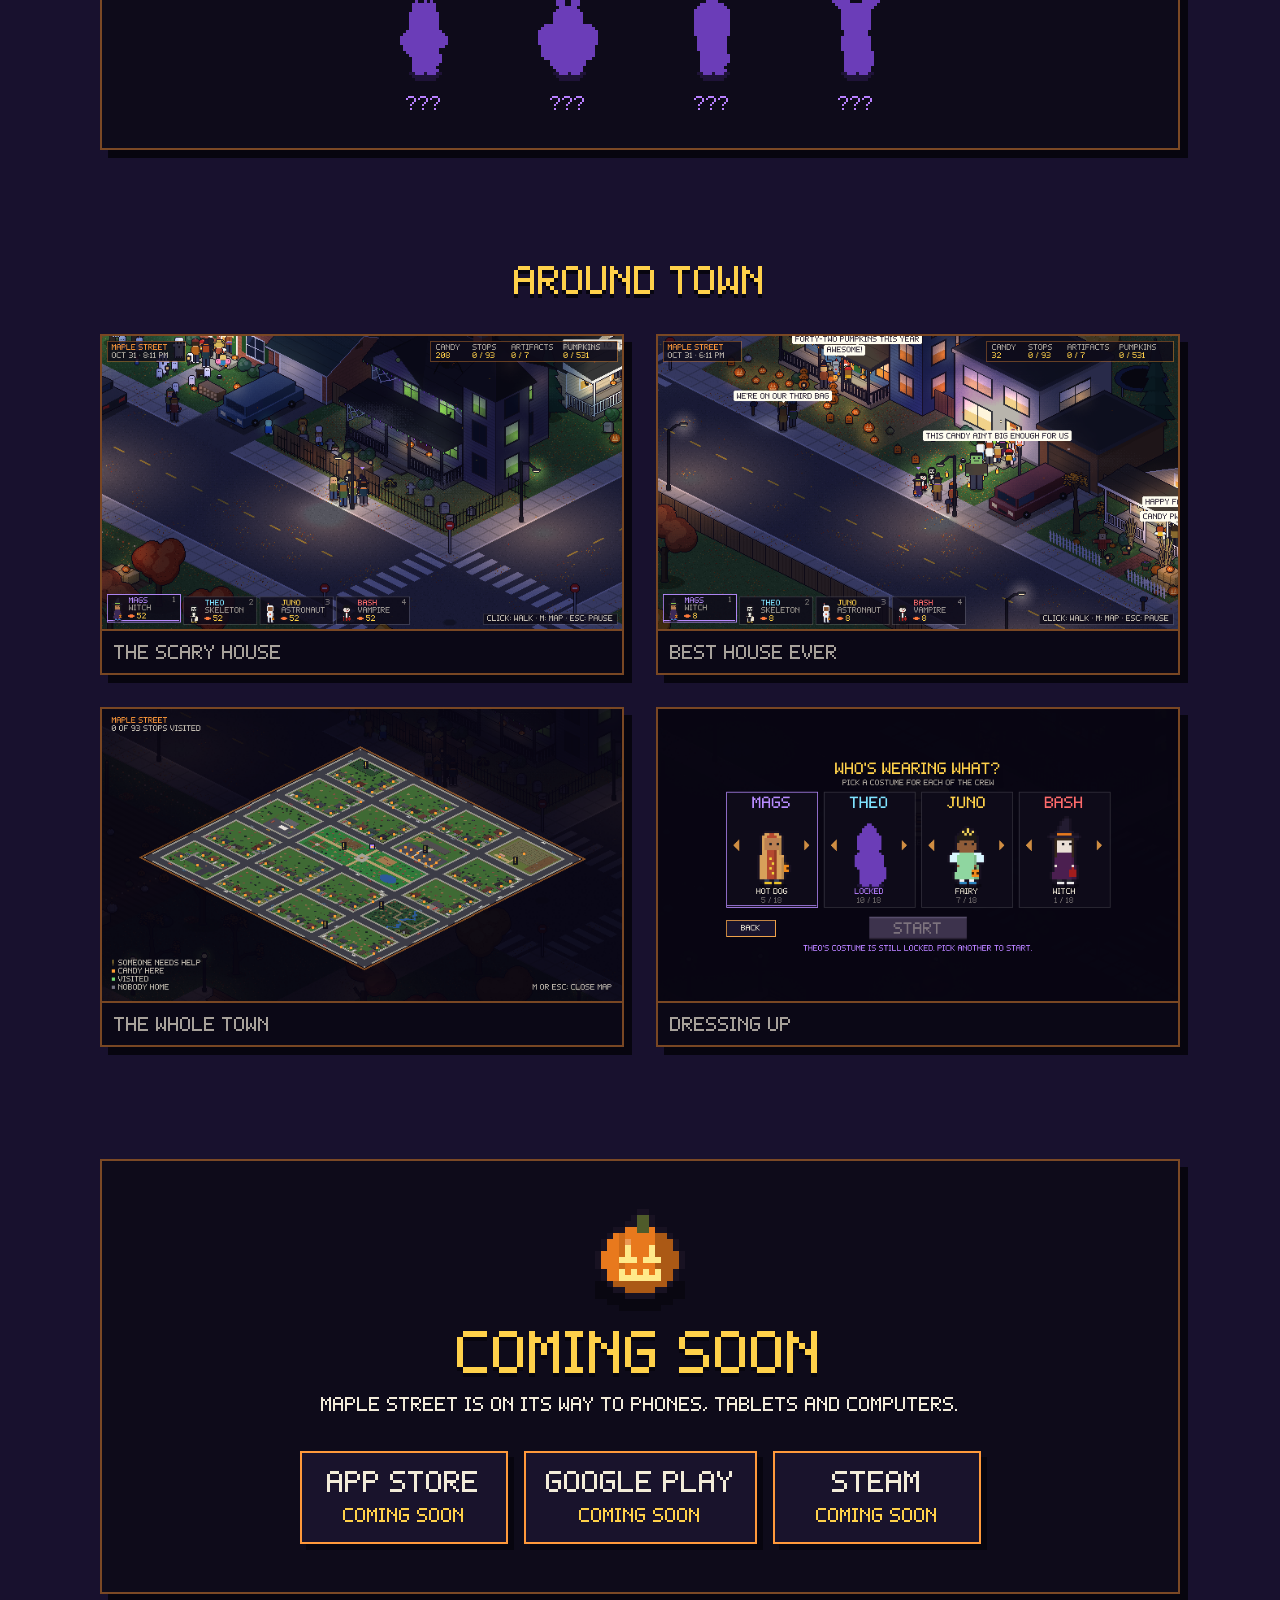
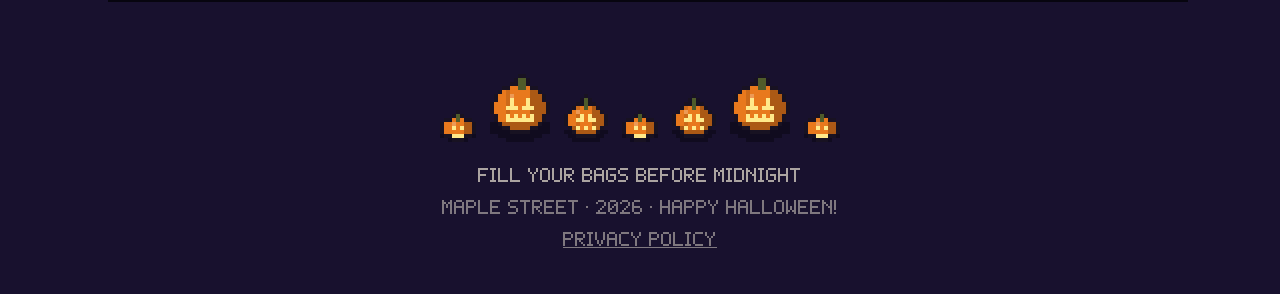
==== commit 66ba808a: "Add a privacy policy and a contact form The App Store needs a privacy policy URL, so privacy.html se" ====
--- a/index.html
+++ b/index.html
@@ -9,9 +9,10 @@
 <meta property="og:type" content="website">
 <meta property="og:title" content="Maple Street: a cozy trick-or-treat RPG">
 <meta property="og:description" content="One Halloween night, about thirty minutes, and all the candy you can carry. Coming soon to the App Store, Google Play and Steam.">
-<!-- Link previews need an absolute URL here: put the site's address in front once it has one. -->
-<meta property="og:image" content="img/og.png">
+<meta property="og:url" content="https://maplestreetgame.com/">
+<meta property="og:image" content="https://maplestreetgame.com/img/og.png">
 <meta name="twitter:card" content="summary_large_image">
+<link rel="canonical" href="https://maplestreetgame.com/">
 <link rel="icon" type="image/png" href="img/favicon.png">
 <link rel="apple-touch-icon" href="img/touch-icon.png">
 <link rel="preload" href="fonts/maple.woff2" as="font" type="font/woff2" crossorigin>
@@ -170,6 +171,7 @@
   </div>
   <p>Fill your bags before midnight</p>
   <p class="fine">Maple Street · 2026 · Happy Halloween!</p>
+  <p class="fine"><a href="privacy.html">Privacy policy</a></p>
 </footer>
 
 </body>
--- a/style.css
+++ b/style.css
@@ -238,6 +238,67 @@
 .patch img[width="11"] { width: 44px; }
 .patch img[width="15"] { width: 60px; }
 footer .fine { margin-top: 4px; opacity: .7; }
+footer a { color: inherit; }
+footer a:hover, footer a:focus-visible { color: var(--gold); }
+
+/* ---------------------------------------------------------------- the privacy policy */
+.page-head { padding: 40px 16px 8px; }
+.page-head .logo { width: 384px; }
+.home { display: block; width: fit-content; margin-inline: auto; }
+
+.doc { max-width: 880px; padding-block: 32px 56px; }
+.doc h1 { font-size: 40px; line-height: 1.2; color: var(--gold); text-shadow: 0 4px 0 var(--shadow); }
+.doc .updated { color: var(--dim); margin-top: 8px; }
+.doc section { margin-top: 40px; }
+.doc h2 { font-size: 24px; line-height: 1.34; margin-bottom: 12px; }
+.doc .short { padding: 20px 24px; background: rgba(255, 209, 74, .07); border: 2px solid rgba(255, 209, 74, .4); }
+.doc .short h2 { color: var(--amber); }
+.doc ul { margin-top: 14px; display: grid; gap: 10px; }
+.doc ul + p { margin-top: 14px; }
+.doc li { position: relative; padding-left: 28px; }
+.doc li::before {                     /* a candy-orange pixel for a bullet */
+  content: ""; position: absolute; left: 4px; top: 10px;
+  width: 8px; height: 8px; background: var(--orange); box-shadow: 2px 2px 0 var(--orange-lo);
+}
+.doc a { color: var(--gold); text-underline-offset: 4px; }
+.doc a:hover, .doc a:focus-visible { color: var(--orange-hi); }
+.doc code {                           /* folder names keep their case, and the font has no \ or % */
+  font: 14px/1.5 ui-monospace, Menlo, Consolas, monospace;
+  text-transform: none;
+  overflow-wrap: anywhere;
+  color: var(--orange-hi);
+}
+
+.contact { display: grid; gap: 6px; margin-top: 24px; max-width: 560px; }
+.contact label { color: var(--amber); margin-top: 10px; }
+.contact label span { color: var(--dim); }
+.contact input, .contact textarea {
+  font: inherit; text-transform: none;
+  color: var(--ink);
+  background: var(--deep);
+  border: 2px solid var(--edge);
+  padding: 8px 12px;
+  width: 100%;
+}
+.contact textarea { resize: vertical; }
+.contact input:focus, .contact textarea:focus { outline: 2px solid var(--gold); outline-offset: 2px; }
+.contact .botcheck { display: none; }
+.contact button {                     /* the menu's START button, like a live store button */
+  justify-self: start;
+  margin-top: 20px;
+  font: inherit; font-size: 24px; line-height: 1.34; text-transform: inherit;
+  color: var(--ink);
+  background: var(--orange);
+  border: 0;
+  padding: 14px 32px 12px;
+  box-shadow: inset 0 4px 0 var(--orange-hi), inset 0 -4px 0 var(--orange-lo), 6px 6px 0 var(--shadow);
+  text-shadow: 0 2px 0 #33140a;
+  cursor: pointer;
+}
+.contact button:hover, .contact button:focus-visible { background: #ff9933; outline: 2px solid var(--gold); outline-offset: 4px; }
+.contact button:active { transform: translate(2px, 2px); }
+.contact button:disabled { opacity: .6; cursor: wait; }
+.form-note { color: var(--gold); min-height: 1.75em; margin-top: 8px; }
 
 /* ---------------------------------------------------------------- smaller screens */
 @media (max-width: 880px) {
@@ -276,6 +337,12 @@
   .rack li { width: auto; }
   .wardrobe { padding-inline: 6px; }
   .grid { grid-template-columns: 1fr; gap: 28px; }
+  .page-head .logo { width: min(256px, 100%); }
+  .doc { padding-block: 24px 40px; }
+  .doc h1 { font-size: 32px; line-height: 1.25; }
+  .doc h2 { font-size: 16px; line-height: 1.75; }
+  .doc .short { padding: 16px; }
+  .contact button { justify-self: stretch; }
 }
 
 @media (prefers-reduced-motion: reduce) {
